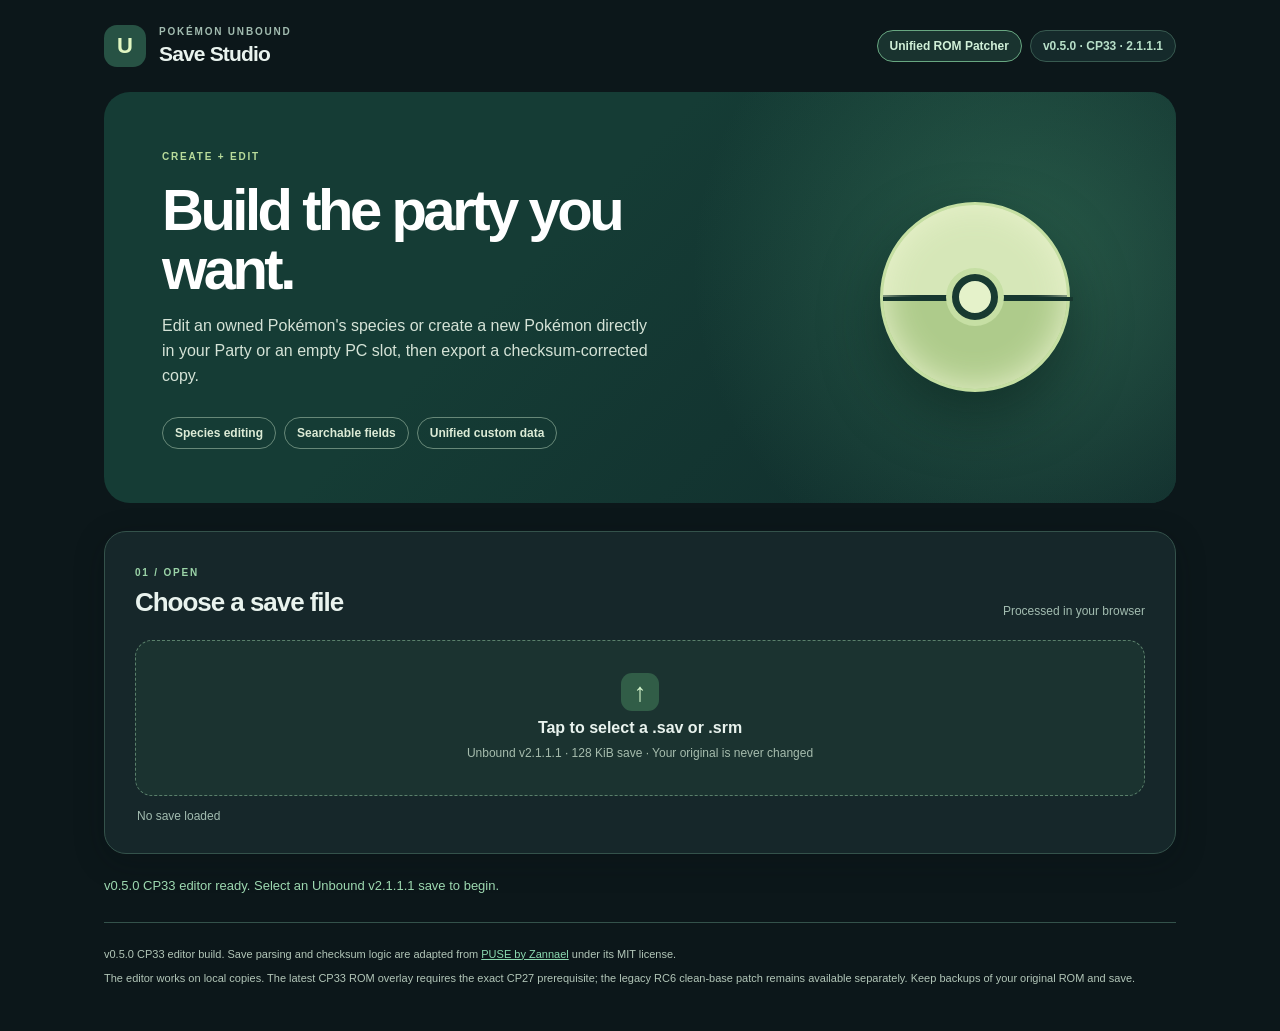
==== index.html @ e3245103 "Deploy Unbound Save Studio v0.5.0 CP33" ====
<!doctype html>
<html lang="en">
<head>
  <meta charset="utf-8">
  <meta name="viewport" content="width=device-width, initial-scale=1, viewport-fit=cover">
  <meta name="theme-color" content="#142d29">
  <meta name="description" content="Pokémon Unbound Save Studio v0.5.0 CP33 editor for the latest custom species, moves, abilities, and items.">
  <title>Pokémon Unbound Save Studio v0.5.0</title>
  <link rel="stylesheet" href="./style.css">
  <link rel="stylesheet" href="./patch.css">
  <link rel="stylesheet" href="./dark.css">
  <script type="module" src="./main.js"></script>
</head>
<body>
  <div class="page-shell">
    <header class="topbar">
      <div class="brand"><span class="brand-mark" aria-hidden="true">U</span><div><span class="eyebrow">POKÉMON UNBOUND</span><strong>Save Studio</strong></div></div>
      <div class="top-actions"><a class="patcher-link" href="/rom-patcher/">Unified ROM Patcher</a><span class="version">v0.5.0 · CP33 · 2.1.1.1</span></div>
    </header>

    <main>
      <section class="hero" aria-labelledby="page-title">
        <div class="hero-copy">
          <span class="section-kicker">CREATE + EDIT</span>
          <h1 id="page-title">Build the party you want.</h1>
          <p>Edit an owned Pokémon's species or create a new Pokémon directly in your Party or an empty PC slot, then export a checksum-corrected copy.</p>
          <div class="hero-pills"><span>Species editing</span><span>Searchable fields</span><span>Unified custom data</span></div>
        </div>
        <div class="orb" aria-hidden="true"><span></span></div>
      </section>

      <section class="upload-panel" aria-labelledby="upload-title">
        <div class="section-head"><div><span class="section-kicker">01 / OPEN</span><h2 id="upload-title">Choose a save file</h2></div><span class="private-note">Processed in your browser</span></div>
        <label class="dropzone" for="save-file"><span class="upload-icon" aria-hidden="true">↑</span><strong>Tap to select a .sav or .srm</strong><small>Unbound v2.1.1.1 · 128 KiB save · Your original is never changed</small></label>
        <input id="save-file" type="file" accept=".sav,.srm,application/octet-stream" hidden>
        <p class="file-caption" id="file-caption">No save loaded</p>
      </section>

      <section id="workspace" class="workspace" hidden aria-labelledby="workspace-title">
        <div class="section-head workspace-head">
          <div><span class="section-kicker">02 / EDIT</span><h2 id="workspace-title">Your Pokémon</h2></div>
          <div class="workspace-actions"><span id="edit-count" class="edit-count">No edits yet</span><button id="add-mon" class="secondary-button compact" type="button">+ Add Pokémon</button></div>
        </div>
        <div class="tabs" role="tablist" aria-label="Storage"><button id="party-tab" class="tab active" type="button" role="tab" aria-selected="true">Party</button><button id="pc-tab" class="tab" type="button" role="tab" aria-selected="false">PC Boxes</button></div>
        <div id="box-controls" class="box-controls" hidden><label for="box-select">Box</label><select id="box-select"></select><span id="box-count"></span></div>

        <form id="creator" class="creator" hidden>
          <div class="creator-head"><div><span class="section-kicker">NEW POKÉMON</span><h3>Create a Pokémon</h3><p id="creator-location"></p></div><button id="close-creator" class="icon-button" type="button" aria-label="Close creator">×</button></div>
          <div class="creator-body">
            <label>Species<input class="search-field" id="search-create-species" type="search" placeholder="Search name or ID" autocomplete="off"><select id="create-species"></select></label>
            <label>Level<input id="create-level" type="number" min="1" max="100" value="5" inputmode="numeric"></label>
            <p class="creator-note">New Pokémon start with Hardy nature, no held item, 31 IVs, 0 EVs, and empty move slots. You can immediately edit all supported fields after creation.</p>
          </div>
          <div class="creator-actions"><button id="create-mon" class="primary-button" type="submit">Create Pokémon</button><button id="cancel-create" class="secondary-button" type="button">Cancel</button></div>
        </form>

        <div id="mon-list" class="mon-list" aria-live="polite"></div>
        <p id="empty-list" class="empty-list" hidden>No Pokémon found here. Choose another box or add one.</p>

        <form id="editor" class="editor" hidden>
          <div class="editor-header"><div><span class="section-kicker">SELECTED POKÉMON</span><h3 id="editor-name"></h3><p id="editor-location"></p></div><button id="close-editor" class="icon-button" type="button" aria-label="Close editor">×</button></div>
          <div class="editor-body">
            <label class="full-label first-field">Species<input class="search-field" id="search-species" type="search" placeholder="Search name or ID" autocomplete="off"><select id="species" name="species"></select></label>
            <div class="form-grid basic-grid"><label>Nature<select id="nature" name="nature"></select></label><label>Ability<select id="ability" name="ability"></select></label><label>Held item<input class="search-field" id="search-item" type="search" placeholder="Search item or ID" autocomplete="off"><select id="item" name="item"></select></label></div>
            <div class="identity-row"><label class="toggle-label"><input id="shiny" type="checkbox" name="shiny"><span class="toggle-track"></span><span>Shiny</span></label><label>Gender<select id="gender" name="gender"></select></label></div>
            <fieldset><legend>Moves <small>Choose up to four</small></legend><div class="moves-grid"><label>Move 1<input class="search-field" id="search-move-0" type="search" placeholder="Search move or ID" autocomplete="off"><select id="move-0" name="move-0"></select></label><label>Move 2<input class="search-field" id="search-move-1" type="search" placeholder="Search move or ID" autocomplete="off"><select id="move-1" name="move-1"></select></label><label>Move 3<input class="search-field" id="search-move-2" type="search" placeholder="Search move or ID" autocomplete="off"><select id="move-2" name="move-2"></select></label><label>Move 4<input class="search-field" id="search-move-3" type="search" placeholder="Search move or ID" autocomplete="off"><select id="move-3" name="move-3"></select></label></div></fieldset>
            <fieldset><legend>IVs <small>0–31 each</small></legend><div id="iv-grid" class="stat-grid"></div></fieldset>
            <fieldset><legend>EVs <small>0–252 each · 510 total</small></legend><div id="ev-grid" class="stat-grid"></div></fieldset>
          </div>
          <div class="editor-actions"><button id="apply-edit" class="primary-button" type="submit">Save Pokémon changes</button></div>
        </form>
      </section>

      <section id="export-panel" class="export-panel" hidden aria-labelledby="export-title"><div><span class="section-kicker">03 / EXPORT</span><h2 id="export-title">Ready to play?</h2><p>Download a new file. Keep your original as a backup before replacing the emulator’s save.</p></div><div class="export-actions"><button id="export-sav" class="primary-button" type="button">Download .sav</button><button id="export-srm" class="secondary-button" type="button">Download .srm</button></div></section>
      <div id="status" class="status" role="status" aria-live="polite"></div>
    </main>

    <footer><p>v0.5.0 CP33 editor build. Save parsing and checksum logic are adapted from <a href="https://github.com/Zannael/PUSE" target="_blank" rel="noopener noreferrer">PUSE by Zannael</a> under its MIT license.</p><p>The editor works on local copies. The latest CP33 ROM overlay requires the exact CP27 prerequisite; the legacy RC6 clean-base patch remains available separately. Keep backups of your original ROM and save.</p></footer>
  </div>
</body>
</html>
---- style.css ----
:root{font-family:Inter,ui-sans-serif,-apple-system,BlinkMacSystemFont,"Segoe UI",sans-serif;color:#19332d;background:#f7f6f0;font-synthesis:none}*{box-sizing:border-box}body{margin:0;min-width:320px}button,input,select{font:inherit}button{cursor:pointer}button:disabled{opacity:.55;cursor:not-allowed}a{color:#176454}a:hover{text-decoration:none}[hidden]{display:none!important}.page-shell{max-width:1120px;margin:auto;padding:0 24px}.topbar{height:92px;display:flex;justify-content:space-between;align-items:center}.brand{display:flex;align-items:center;gap:13px}.brand-mark{display:grid;place-items:center;width:42px;height:42px;border-radius:13px;background:#183a31;color:#d9ecb7;font-weight:900;font-size:22px}.brand div{display:flex;flex-direction:column;line-height:1.05}.brand strong{font-size:21px;letter-spacing:-.04em}.eyebrow,.section-kicker{font-size:10px;font-weight:800;letter-spacing:.18em}.eyebrow{color:#668177;margin-bottom:6px}.version{font-size:12px;font-weight:700;color:#366254;border:1px solid #d3dfd2;border-radius:99px;padding:8px 12px}.hero{min-height:316px;background:#16372f;border-radius:26px;overflow:hidden;display:grid;grid-template-columns:1.4fr .6fr;position:relative;color:#fff;padding:54px 58px;margin-bottom:28px}.hero:before{content:"";position:absolute;inset:0;background:radial-gradient(circle at 86% 43%,#448e6970 0,transparent 35%),linear-gradient(135deg,transparent 40%,#0e2c2a 100%)}.hero-copy{position:relative;z-index:1;max-width:600px}.hero .section-kicker{color:#b9dc9b}.hero h1{font-size:clamp(36px,5vw,58px);letter-spacing:-.06em;line-height:1.02;margin:16px 0}.hero p{color:#d5e3d7;line-height:1.55;max-width:500px;margin:0}.hero-pills{display:flex;gap:8px;flex-wrap:wrap;margin-top:28px}.hero-pills span{border:1px solid #678878;border-radius:99px;padding:8px 12px;font-size:12px;color:#dcebd6;font-weight:650}.orb{z-index:1;align-self:center;justify-self:center;width:190px;height:190px;border-radius:50%;border:3px solid #c5dfa2;background:linear-gradient(#d6e7b8 0 49%,#16372f 49% 52%,#aecb8b 52%);box-shadow:0 24px 55px #071b1780,inset 0 0 35px #e9f2cc}.orb:before{content:"";position:absolute;width:190px;height:4px;background:#16372f;transform:translateY(92px)}.orb span{position:absolute;display:block;width:46px;height:46px;border:7px solid #183a31;background:#e5f2ca;border-radius:50%;transform:translate(69px,69px);box-shadow:0 0 0 6px #c6dfa4}.upload-panel,.workspace,.export-panel{border:1px solid #dce5d9;background:#fff;border-radius:22px;box-shadow:0 8px 30px #183a3108}.upload-panel,.workspace{padding:30px;margin-bottom:24px}.section-head{display:flex;justify-content:space-between;align-items:end;gap:12px;margin-bottom:22px}.section-head h2,.export-panel h2{font-size:26px;letter-spacing:-.04em;margin:7px 0 0}.section-kicker{color:#4e8063}.private-note,.edit-count{font-size:12px;color:#6d8277}.dropzone{min-height:156px;border:1.5px dashed #a9c9ac;background:#f5faf1;border-radius:17px;display:flex;flex-direction:column;align-items:center;justify-content:center;gap:8px;text-align:center;padding:20px;cursor:pointer;transition:background .2s,border-color .2s}.dropzone:hover,.dropzone.dragover{background:#edf6e6;border-color:#508966}.upload-icon{display:grid;place-items:center;width:38px;height:38px;border-radius:11px;background:#dcefd2;color:#1e6949;font-size:26px;font-weight:500}.dropzone strong{font-size:16px}.dropzone small{font-size:12px;color:#668071;line-height:1.45}.file-caption{font-size:12px;color:#668071;margin:13px 2px 0;word-break:break-word}.tabs{display:flex;background:#f2f5ef;border-radius:12px;padding:4px;gap:4px;margin-bottom:20px}.tab{flex:1;border:0;border-radius:9px;padding:11px 12px;background:transparent;color:#647b6d;font-weight:750}.tab.active{background:#fff;color:#173c31;box-shadow:0 2px 8px #16372f16}.box-controls{display:flex;align-items:center;gap:10px;margin-bottom:18px}.box-controls label{font-weight:750;font-size:13px}.box-controls select{max-width:200px}.box-controls span{font-size:12px;color:#74887c}.mon-list{display:grid;grid-template-columns:repeat(3,minmax(0,1fr));gap:10px}.mon-card{border:1px solid #dce8dc;background:#fbfdf9;border-radius:14px;padding:15px;text-align:left;display:flex;align-items:center;gap:12px;min-height:78px;color:#17392e;transition:border-color .15s,transform .15s,box-shadow .15s}.mon-card:hover{border-color:#7ba686;transform:translateY(-1px);box-shadow:0 5px 14px #183a3114}.mon-card.selected{border-color:#24775d;background:#f0f9ee}.mon-avatar{display:grid;place-items:center;min-width:42px;height:42px;border-radius:12px;background:#e2eed8;color:#2f7053;font-weight:850;font-size:18px}.mon-card strong,.mon-card small{display:block;overflow:hidden;text-overflow:ellipsis;white-space:nowrap}.mon-card strong{font-size:14px}.mon-card small{font-size:11px;color:#7a8b80;margin-top:4px}.mon-copy{min-width:0}.empty-list{padding:22px;background:#f7faf5;border-radius:13px;color:#687c70;text-align:center}.editor{border:1px solid #c7ddc5;border-radius:18px;overflow:hidden;margin-top:24px;box-shadow:0 10px 30px #1c4e3110}.editor-header{display:flex;justify-content:space-between;align-items:start;padding:24px 26px;background:#e9f4e4}.editor-header h3{font-size:28px;letter-spacing:-.05em;margin:6px 0}.editor-header p{font-size:12px;color:#577063;margin:0}.icon-button{border:0;background:#fff;border-radius:9px;width:30px;height:30px;font-size:23px;line-height:1;color:#42624b}.editor-body{padding:26px}.form-grid,.moves-grid{display:grid;grid-template-columns:repeat(2,minmax(0,1fr));gap:14px}.editor label:not(.toggle-label){font-size:12px;font-weight:750;color:#527060;display:flex;flex-direction:column;gap:7px}.editor select,.editor input[type=number],.box-controls select{height:43px;width:100%;padding:0 12px;border:1px solid #cfddce;border-radius:10px;background:#fff;color:#183b2f;outline:none;min-width:0}.editor select:focus,.editor input:focus,.box-controls select:focus{border-color:#3b8d62;box-shadow:0 0 0 3px #8ec79d4d}.full-label{margin-top:16px}.identity-row{display:flex;align-items:end;gap:18px;margin-top:16px}.identity-row>label:last-child{flex:1}.toggle-label{height:43px;min-width:180px;padding:0 13px;border:1px solid #cfddce;border-radius:10px;display:flex;align-items:center;gap:10px;font-size:13px;font-weight:750;color:#476a55;cursor:pointer}.toggle-label input{position:absolute;opacity:0;pointer-events:none}.toggle-track{display:inline-block;width:36px;height:20px;border-radius:99px;background:#bdcdbd;position:relative;transition:background .2s}.toggle-track:after{content:"";position:absolute;width:14px;height:14px;border-radius:50%;background:#fff;top:3px;left:3px;transition:transform .2s}.toggle-label input:checked+.toggle-track{background:#2d8f62}.toggle-label input:checked+.toggle-track:after{transform:translateX(16px)}.editor fieldset{border:0;padding:0;margin:25px 0 0}.editor legend{font-size:15px;font-weight:850;color:#234a35;margin-bottom:14px}.editor legend small{font-size:11px;font-weight:600;color:#8b9c8d;margin-left:7px}.stat-grid{display:grid;grid-template-columns:repeat(6,minmax(0,1fr));gap:9px}.editor-actions{padding:0 26px 26px}.primary-button,.secondary-button{border-radius:11px;padding:13px 20px;font-weight:800;border:1px solid #1c5946}.primary-button{background:#1c5946;color:#fff}.primary-button:hover{background:#287554}.secondary-button{background:#fff;color:#1c5946}.secondary-button:hover{background:#f0f8ec}.export-panel{display:flex;align-items:center;justify-content:space-between;gap:24px;padding:30px;margin-bottom:24px}.export-panel p{color:#718377;line-height:1.5;font-size:13px;max-width:580px;margin:9px 0 0}.export-actions{display:flex;gap:9px;flex-shrink:0}.status{min-height:22px;font-size:13px;margin:0 0 22px;color:#287554}.status.error{color:#b33830}footer{border-top:1px solid #dce4d9;padding:23px 0 36px;color:#6e8073;font-size:11px;line-height:1.6}footer p{margin:0 0 7px}@media(max-width:800px){.hero{grid-template-columns:1fr;padding:40px}.orb{display:none}.mon-list{grid-template-columns:repeat(2,minmax(0,1fr))}.stat-grid{grid-template-columns:repeat(3,minmax(0,1fr))}.export-panel{align-items:stretch;flex-direction:column}.export-actions{width:100%}.export-actions button{flex:1}}@media(max-width:560px){.page-shell{padding:0 15px}.topbar{height:72px}.brand-mark{width:36px;height:36px}.brand strong{font-size:17px}.version{font-size:10px;padding:7px 9px}.hero{min-height:0;padding:31px 25px;border-radius:20px;margin-bottom:16px}.hero h1{font-size:36px}.hero p{font-size:14px}.hero-pills{margin-top:22px}.hero-pills span{font-size:10px;padding:7px 9px}.upload-panel,.workspace{padding:20px;margin-bottom:16px;border-radius:18px}.section-head h2,.export-panel h2{font-size:23px}.private-note{display:none}.dropzone{min-height:144px}.dropzone strong{font-size:14px}.dropzone small{font-size:11px}.mon-list{grid-template-columns:repeat(2,minmax(0,1fr));gap:7px}.mon-card{padding:11px;gap:8px;min-height:70px}.mon-avatar{min-width:34px;height:34px;font-size:15px;border-radius:9px}.mon-card strong{font-size:12px}.mon-card small{font-size:10px}.editor{margin-top:17px}.editor-header{padding:18px}.editor-header h3{font-size:24px}.editor-body{padding:18px}.form-grid,.moves-grid{gap:10px}.identity-row{gap:10px}.toggle-label{min-width:120px}.stat-grid{gap:7px}.editor select,.editor input[type=number]{font-size:13px;padding:0 8px}.editor-actions{padding:0 18px 18px}.editor-actions button{width:100%}.export-panel{padding:21px;border-radius:18px}.export-actions{flex-direction:column}.export-actions button{width:100%}footer{padding-bottom:calc(24px + env(safe-area-inset-bottom))}}@media(max-width:380px){.mon-list{grid-template-columns:1fr}.stat-grid{grid-template-columns:repeat(2,minmax(0,1fr))}}
---- patch.css ----
.workspace-actions{display:flex;align-items:center;gap:10px;flex-wrap:wrap;justify-content:flex-end}.compact{padding:9px 13px;font-size:12px}.creator{border:1px solid #c7ddc5;border-radius:18px;overflow:hidden;margin:0 0 24px;background:#fbfdf9;box-shadow:0 8px 26px #1c4e3110}.creator-head{display:flex;justify-content:space-between;align-items:start;padding:20px 22px;background:#edf7e8}.creator-head h3{font-size:24px;letter-spacing:-.04em;margin:6px 0}.creator-head p{font-size:12px;color:#577063;margin:0}.creator-body{padding:22px;display:grid;grid-template-columns:minmax(0,2fr) minmax(120px,.7fr);gap:14px}.creator-body label{font-size:12px;font-weight:750;color:#527060;display:flex;flex-direction:column;gap:7px}.creator-body select,.creator-body input{height:43px;width:100%;padding:0 12px;border:1px solid #cfddce;border-radius:10px;background:#fff;color:#183b2f;outline:none}.creator-note{grid-column:1/-1;margin:2px 0 0;font-size:11px;line-height:1.55;color:#6f8276}.creator-actions{display:flex;gap:10px;padding:0 22px 22px}.first-field{margin-top:0!important;margin-bottom:16px}.species-change-note{font-size:10px;color:#788b80}.danger-note{color:#9a4f32}.mon-card.added{outline:2px solid #70a983}@media(max-width:560px){.workspace-head{align-items:flex-start}.workspace-actions{align-items:flex-end;flex-direction:column}.creator-body{grid-template-columns:1fr}.creator-actions{flex-direction:column}.creator-actions button{width:100%}}

.top-actions{display:flex;align-items:center;gap:8px}.patcher-link{font-size:12px;font-weight:800;color:#1c5946;border:1px solid #c8d9ca;border-radius:99px;padding:8px 12px;text-decoration:none;background:#fff}.patcher-link:hover{background:#f0f8ec}@media(max-width:560px){.patcher-link{font-size:10px;padding:7px 9px}}
.search-field{width:100%;min-height:40px;border:1px solid #cbdacc;border-radius:10px;background:#fff;color:#183b2f;padding:0 12px;font:inherit;font-size:14px}.search-field:focus-visible{outline:2px solid #358968;outline-offset:2px}.ability-note{display:block;font-size:11px;line-height:1.45;color:#60776b;font-weight:400}


/* Unified ROM patcher presentation */
.patch-shell{min-height:100vh;display:grid;place-items:center;padding:34px 18px}.patch-card{width:min(760px,100%);background:#122825;border:1px solid #36584b;border-radius:24px;padding:34px;box-shadow:0 24px 70px #0007;color:#edf6f0}.patch-card .eyebrow{display:block;color:#a6d9ad;margin-bottom:10px}.patch-card h1{margin:0 0 16px;font-size:clamp(32px,6vw,48px);line-height:1.02;letter-spacing:-.045em}.patch-card>p{line-height:1.55;color:#bfd0c5}.patch-card .dropzone{margin:24px 0 14px;min-height:142px}.patch-card .dropzone strong{font-size:16px}.patch-card .dropzone span{font-size:12px;color:#a6bcad}.patch-card .dropzone input{max-width:100%;width:auto;color:#dbe8df}.patch-card #status{min-height:24px;margin:16px 0;color:#bfe3c5;font-weight:700}.patch-card .hash-note{padding:14px 16px;border:1px solid #36584b;border-radius:12px;background:#0d201d}.patch-card code{display:block;max-width:100%;margin-top:7px;color:#dff0e5;font-family:ui-monospace,SFMono-Regular,Menlo,Consolas,monospace;font-size:12px;overflow-wrap:anywhere;word-break:break-all}.patch-card>a,.patch-card p>a{color:#9fd8b3}.patch-card>p:last-child{margin-bottom:0}@media(max-width:560px){.patch-shell{place-items:start center;padding:16px 12px}.patch-card{padding:24px 18px;border-radius:18px}.patch-card h1{font-size:34px}.patch-card>p{font-size:14px}.patch-card .dropzone{min-height:132px;padding:16px}.patch-card code{font-size:11px}}
.patch-shell{width:100%;grid-template-columns:minmax(0,1fr);overflow-x:hidden}.patch-card{width:100%;max-width:760px;min-width:0;justify-self:center}

/* RC3 iOS-safe explicit patch/download flow */
.patch-selection{margin:8px 0 12px!important;color:#d9e8dd!important;font-size:12px;overflow-wrap:anywhere}.patch-actions{display:flex;gap:10px;flex-wrap:wrap;margin:10px 0 6px}.patch-actions .primary-button,.patch-download{display:inline-flex;align-items:center;justify-content:center;text-decoration:none;min-height:46px}.patch-download{background:#2d7658;color:#fff!important}.patch-download:hover{background:#348765}.patch-note{font-size:12px!important;color:#9fb8a9!important;margin-top:10px!important}.patch-note code{display:inline;font-size:inherit;margin:0;color:inherit;word-break:normal}.patch-card #status.error{color:#ffb7a9}@media(max-width:560px){.patch-actions{flex-direction:column}.patch-actions .primary-button,.patch-download{width:100%}}
---- dark.css ----
:root {
  color-scheme: dark;
  color: #e9f3ee;
  background: #0c171a;
}
body { background: #0c171a; }
a { color: #8cdbb1; }
.brand-mark { background: #275244; color: #e1f6c2; }
.eyebrow, .private-note, .edit-count, .file-caption { color: #a2bcb0; }
.version { color: #b7dfc8; border-color: #385a50; background: #152a2b; }
.hero { background: #153c35; }
.hero:before { background: radial-gradient(circle at 86% 43%, #448e6970 0, transparent 35%), linear-gradient(135deg, transparent 40%, #102b2b 100%); }
.upload-panel, .workspace, .export-panel { background: #16272a; border-color: #34524b; box-shadow: 0 8px 30px #06101244; }
.section-kicker { color: #9bd4a8; }
.dropzone { background: #1b3330; border-color: #5a806b; }
.dropzone:hover, .dropzone.dragover { background: #244038; border-color: #a2d8ab; }
.upload-icon { background: #315d47; color: #d3f4ca; }
.dropzone small, .box-controls span, .creator-note, .species-change-note { color: #a6bcad; }
.tabs { background: #102023; }
.tab { color: #b2c8bc; }
.tab.active { color: #e9f9ec; background: #315747; box-shadow: 0 2px 8px #06171566; }
.mon-card { background: #1b3031; border-color: #3a5550; color: #e9f5ee; }
.mon-card:hover { border-color: #8ccb9b; box-shadow: 0 5px 14px #06171577; }
.mon-card.selected { border-color: #94d4a3; background: #24463b; }
.mon-card.added { outline-color: #99d6a9; }
.mon-avatar { background: #345b47; color: #dcf6d3; }
.mon-card small { color: #b0c8b8; }
.empty-list { background: #1a3030; color: #b3c8ba; }
.editor, .creator { background: #192d2e; border-color: #41634f; box-shadow: 0 8px 26px #06171566; }
.editor-header, .creator-head { background: #254438; }
.editor-header p, .creator-head p { color: #bfd2c1; }
.icon-button { background: #35594a; color: #edf7ec; }
.editor label:not(.toggle-label), .creator-body label { color: #bdd8c2; }
.editor legend { color: #e5f2e6; }
.editor legend small { color: #b0c5b7; }
.editor select, .editor input[type=number], .box-controls select,
.creator-body select, .creator-body input, .search-field {
  background: #102326;
  border-color: #527064;
  color: #f0f8ef;
}
input::placeholder { color: #a2b8aa; opacity: 1; }
.editor select:focus, .editor input:focus, .box-controls select:focus,
.creator-body input:focus, .creator-body select:focus, .search-field:focus {
  border-color: #9dd3aa;
  box-shadow: 0 0 0 3px #76b99b55;
}
.toggle-label { border-color: #527064; color: #e2f0e3; }
.toggle-track { background: #6b8876; }
.toggle-label input:focus-visible + .toggle-track { outline: 2px solid #a8deb4; outline-offset: 3px; }
.primary-button { background: #4b9a70; border-color: #68bd88; color: #091c15; }
.primary-button:hover { background: #77c693; }
.secondary-button, .patcher-link { background: #19332f; border-color: #68a781; color: #d0f0d8; }
.secondary-button:hover, .patcher-link:hover { background: #2b4f3e; }
.ability-note { color: #adc7b1; }
.danger-note { color: #ffc19d; }
.export-panel p { color: #b0c7b7; }
.status { color: #9dd8b0; }
.status.error { color: #ffaaa3; }
footer { border-color: #34524b; color: #b2c6b8; }
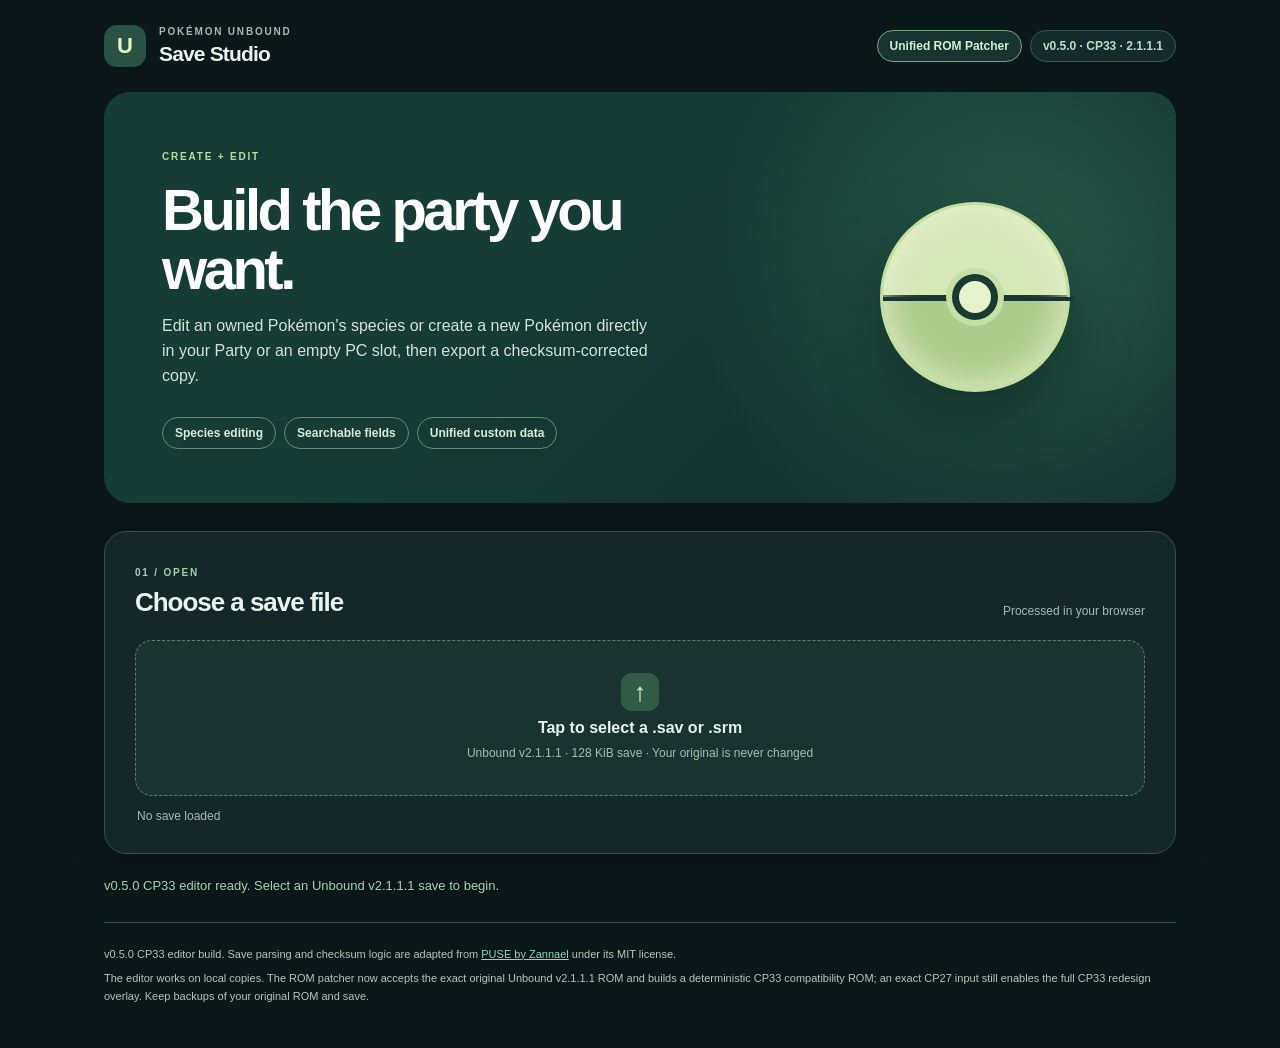
==== commit f85f09d4: "Update Save Studio patcher guidance" ====
--- a/index.html
+++ b/index.html
@@ -75,7 +75,7 @@
       <div id="status" class="status" role="status" aria-live="polite"></div>
     </main>
 
-    <footer><p>v0.5.0 CP33 editor build. Save parsing and checksum logic are adapted from <a href="https://github.com/Zannael/PUSE" target="_blank" rel="noopener noreferrer">PUSE by Zannael</a> under its MIT license.</p><p>The editor works on local copies. The latest CP33 ROM overlay requires the exact CP27 prerequisite; the legacy RC6 clean-base patch remains available separately. Keep backups of your original ROM and save.</p></footer>
+    <footer><p>v0.5.0 CP33 editor build. Save parsing and checksum logic are adapted from <a href="https://github.com/Zannael/PUSE" target="_blank" rel="noopener noreferrer">PUSE by Zannael</a> under its MIT license.</p><p>The editor works on local copies. The ROM patcher now accepts the exact original Unbound v2.1.1.1 ROM and builds a deterministic CP33 compatibility ROM; an exact CP27 input still enables the full CP33 redesign overlay. Keep backups of your original ROM and save.</p></footer>
   </div>
 </body>
 </html>
